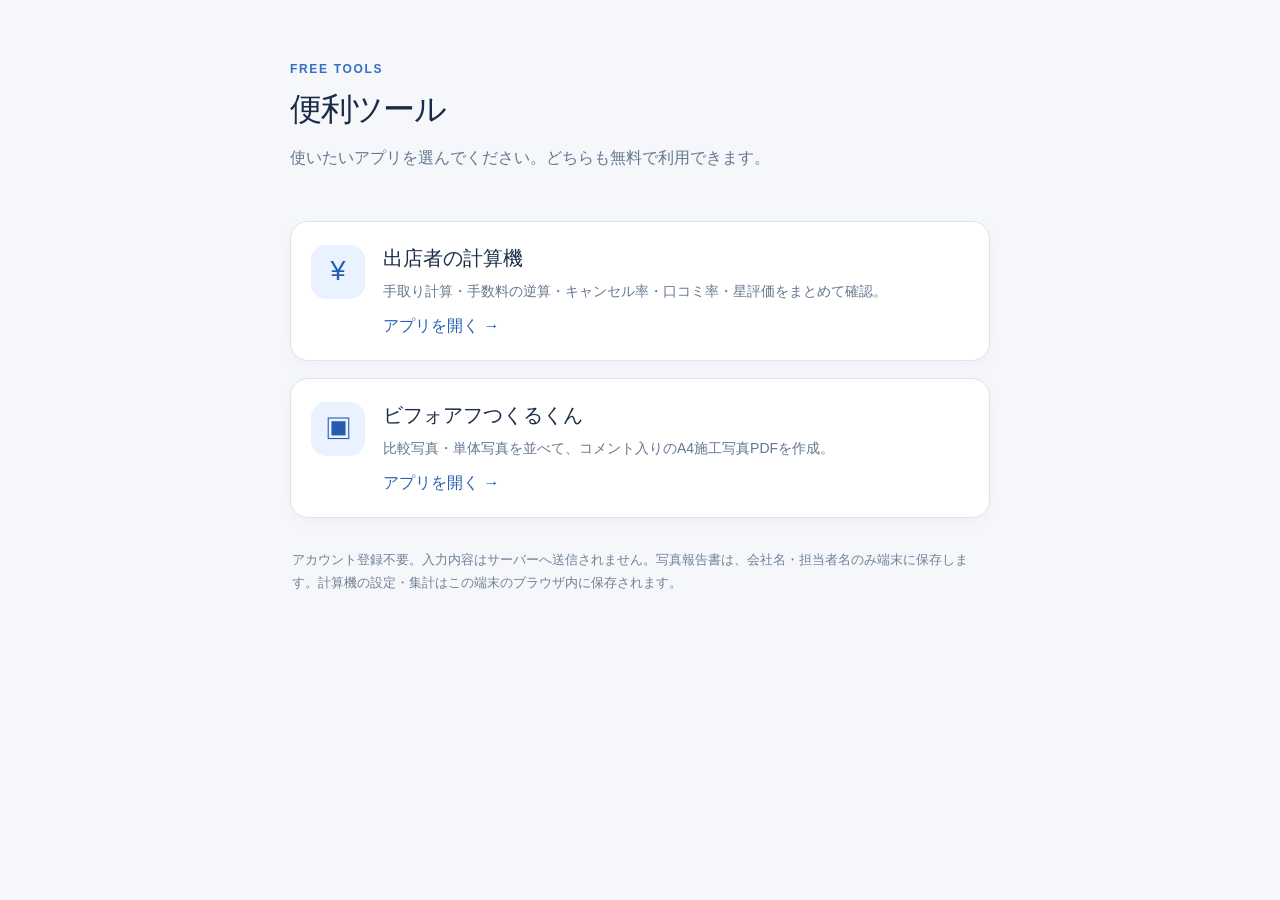
==== index.html @ fc016aae "Add index.html for two-app migration" ====
<!doctype html>
<html lang="ja"><head><meta charset="utf-8"><meta name="viewport" content="width=device-width,initial-scale=1,viewport-fit=cover"><meta name="theme-color" content="#285fbb"><meta name="description" content="無料で使える出店者の計算機と写真報告書作成ツール。アカウント登録なしで利用できます。"><title>便利ツール | 計算機・ビフォアフ</title><style>
:root{font-family:-apple-system,BlinkMacSystemFont,"Hiragino Kaku Gothic ProN","Hiragino Sans",Meiryo,sans-serif;color:#192b46;background:#f5f7fb;font-synthesis:none}*{box-sizing:border-box}body{margin:0;padding:0 16px 54px}main{max-width:700px;margin:auto}.hero{padding:62px 0 26px}.eyebrow{font-weight:800;font-size:12px;letter-spacing:.14em;color:#346fc2}.hero h1{font-size:32px;letter-spacing:-.04em;margin:12px 0}.hero p{color:#65778f;line-height:1.8;margin:0}.cards{display:grid;gap:17px;margin-top:22px}.card{display:flex;align-items:flex-start;gap:18px;background:#fff;border:1px solid #dbe3ef;border-radius:18px;padding:23px 20px;text-decoration:none;color:inherit;box-shadow:0 4px 16px #142c4b08;transition:.2s}.card:active{background:#f1f6ff}.icon{display:grid;place-content:center;background:#eaf1ff;color:#255cb2;border-radius:15px;min-width:54px;height:54px;font-size:27px}.card strong{font-size:20px}.card p{margin:8px 0 13px;color:#65778f;line-height:1.65;font-size:14px}.arrow{font-weight:700;color:#2960b3}.note{margin:30px 2px;font-size:13px;line-height:1.8;color:#718197}@media (max-width:420px){.hero{padding-top:36px}.hero h1{font-size:27px}.card{padding:20px 16px}.icon{min-width:48px;height:48px}}
</style></head><body><main><header class="hero"><div class="eyebrow">FREE TOOLS</div><h1>便利ツール</h1><p>使いたいアプリを選んでください。どちらも無料で利用できます。</p></header><section class="cards" aria-label="アプリ一覧"><a class="card" href="./merchant-calculator/"><span class="icon" aria-hidden="true">¥</span><span><strong>出店者の計算機</strong><p>手取り計算・手数料の逆算・キャンセル率・口コミ率・星評価をまとめて確認。</p><span class="arrow">アプリを開く →</span></span></a><a class="card" href="./before-after-tsukurukun/"><span class="icon" aria-hidden="true">▣</span><span><strong>ビフォアフつくるくん</strong><p>比較写真・単体写真を並べて、コメント入りのA4施工写真PDFを作成。</p><span class="arrow">アプリを開く →</span></span></a></section><p class="note">アカウント登録不要。入力内容はサーバーへ送信されません。写真報告書は、会社名・担当者名のみ端末に保存します。計算機の設定・集計はこの端末のブラウザ内に保存されます。</p></main></body></html>
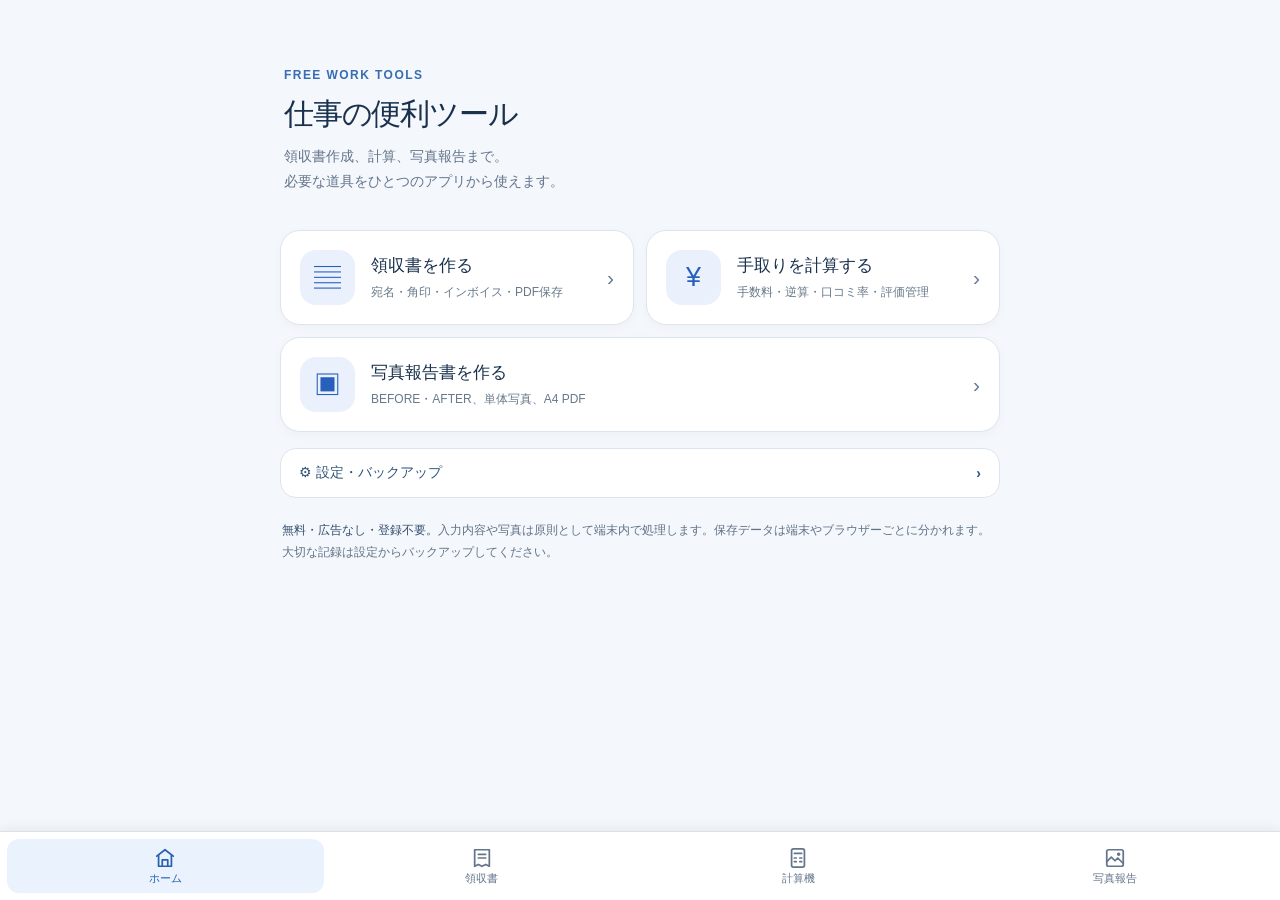
==== commit 37aea8f2: "Replace existing launcher with unified mobile-first app home" ====
--- a/index.html
+++ b/index.html
@@ -1,4 +1,27 @@
 <!doctype html>
-<html lang="ja"><head><meta charset="utf-8"><meta name="viewport" content="width=device-width,initial-scale=1,viewport-fit=cover"><meta name="theme-color" content="#285fbb"><meta name="description" content="無料で使える出店者の計算機と写真報告書作成ツール。アカウント登録なしで利用できます。"><title>便利ツール | 計算機・ビフォアフ</title><style>
-:root{font-family:-apple-system,BlinkMacSystemFont,"Hiragino Kaku Gothic ProN","Hiragino Sans",Meiryo,sans-serif;color:#192b46;background:#f5f7fb;font-synthesis:none}*{box-sizing:border-box}body{margin:0;padding:0 16px 54px}main{max-width:700px;margin:auto}.hero{padding:62px 0 26px}.eyebrow{font-weight:800;font-size:12px;letter-spacing:.14em;color:#346fc2}.hero h1{font-size:32px;letter-spacing:-.04em;margin:12px 0}.hero p{color:#65778f;line-height:1.8;margin:0}.cards{display:grid;gap:17px;margin-top:22px}.card{display:flex;align-items:flex-start;gap:18px;background:#fff;border:1px solid #dbe3ef;border-radius:18px;padding:23px 20px;text-decoration:none;color:inherit;box-shadow:0 4px 16px #142c4b08;transition:.2s}.card:active{background:#f1f6ff}.icon{display:grid;place-content:center;background:#eaf1ff;color:#255cb2;border-radius:15px;min-width:54px;height:54px;font-size:27px}.card strong{font-size:20px}.card p{margin:8px 0 13px;color:#65778f;line-height:1.65;font-size:14px}.arrow{font-weight:700;color:#2960b3}.note{margin:30px 2px;font-size:13px;line-height:1.8;color:#718197}@media (max-width:420px){.hero{padding-top:36px}.hero h1{font-size:27px}.card{padding:20px 16px}.icon{min-width:48px;height:48px}}
-</style></head><body><main><header class="hero"><div class="eyebrow">FREE TOOLS</div><h1>便利ツール</h1><p>使いたいアプリを選んでください。どちらも無料で利用できます。</p></header><section class="cards" aria-label="アプリ一覧"><a class="card" href="./merchant-calculator/"><span class="icon" aria-hidden="true">¥</span><span><strong>出店者の計算機</strong><p>手取り計算・手数料の逆算・キャンセル率・口コミ率・星評価をまとめて確認。</p><span class="arrow">アプリを開く →</span></span></a><a class="card" href="./before-after-tsukurukun/"><span class="icon" aria-hidden="true">▣</span><span><strong>ビフォアフつくるくん</strong><p>比較写真・単体写真を並べて、コメント入りのA4施工写真PDFを作成。</p><span class="arrow">アプリを開く →</span></span></a></section><p class="note">アカウント登録不要。入力内容はサーバーへ送信されません。写真報告書は、会社名・担当者名のみ端末に保存します。計算機の設定・集計はこの端末のブラウザ内に保存されます。</p></main></body></html>+<html lang="ja">
+<head>
+<meta charset="utf-8"><meta name="viewport" content="width=device-width,initial-scale=1,viewport-fit=cover">
+<meta name="theme-color" content="#285fbb"><meta name="description" content="領収書・計算機・写真報告書をひとつに。無料・広告なし・登録不要。">
+<link rel="manifest" href="./manifest.webmanifest"><title>便利ツール | 仕事に役立つ3つの道具</title>
+<style>
+:root{font-family:-apple-system,BlinkMacSystemFont,"Hiragino Sans",Meiryo,sans-serif;background:#f4f7fb;color:#19314d;font-synthesis:none}
+*{box-sizing:border-box}body{margin:0;padding:0 16px 110px}.wrap{max-width:720px;margin:0 auto}.hero{padding:42px 4px 20px}
+.kicker{font-size:12px;font-weight:800;letter-spacing:.12em;color:#376cb2}.hero h1{font-size:30px;letter-spacing:-.04em;margin:12px 0 9px}.hero p{font-size:14px;color:#63758b;line-height:1.8;margin:0}
+.grid{display:grid;gap:12px;margin:16px 0}.tool{display:flex;align-items:center;gap:16px;background:#fff;border:1px solid #dce5ef;border-radius:20px;padding:19px;text-decoration:none;color:inherit;box-shadow:0 3px 12px #172c4508}.tool:active{background:#edf4fd}.ic{display:grid;place-items:center;flex:0 0 55px;height:55px;background:#eaf1fc;border-radius:16px;font-size:27px;color:#285fbb}
+.tool strong{font-size:17px;display:block}.tool small{font-size:12px;color:#68798b;line-height:1.7;display:block;margin-top:5px}.arrow{margin-left:auto;color:#6a7c8f;font-size:21px}
+.settings{display:flex;align-items:center;justify-content:space-between;padding:15px 18px;background:#fff;border:1px solid #dce5ef;border-radius:16px;text-decoration:none;color:#2e527a;font-weight:700;font-size:14px}
+.note{font-size:12px;line-height:1.8;color:#607387;margin:22px 2px}.note strong{color:#354f70}
+@media(min-width:760px){.grid{grid-template-columns:1fr 1fr}.tool:last-child{grid-column:span 2}.hero{padding-top:68px}}@media(max-width:380px){.tool{padding:15px}.ic{flex-basis:48px;height:48px}.hero h1{font-size:26px}}
+</style>
+</head>
+<body><main class="wrap">
+<header class="hero"><div class="kicker">FREE WORK TOOLS</div><h1>仕事の便利ツール</h1><p>領収書作成、計算、写真報告まで。<br>必要な道具をひとつのアプリから使えます。</p></header>
+<section class="grid" aria-label="ツール一覧">
+<a class="tool" href="./receipt/"><span class="ic" aria-hidden="true">▤</span><span><strong>領収書を作る</strong><small>宛名・角印・インボイス・PDF保存</small></span><span class="arrow" aria-hidden="true">›</span></a>
+<a class="tool" href="./merchant-calculator/"><span class="ic" aria-hidden="true">¥</span><span><strong>手取りを計算する</strong><small>手数料・逆算・口コミ率・評価管理</small></span><span class="arrow" aria-hidden="true">›</span></a>
+<a class="tool" href="./before-after-tsukurukun/"><span class="ic" aria-hidden="true">▣</span><span><strong>写真報告書を作る</strong><small>BEFORE・AFTER、単体写真、A4 PDF</small></span><span class="arrow" aria-hidden="true">›</span></a>
+</section>
+<a class="settings" href="./settings/"><span>⚙ 設定・バックアップ</span><span aria-hidden="true">›</span></a>
+<p class="note"><strong>無料・広告なし・登録不要。</strong>入力内容や写真は原則として端末内で処理します。保存データは端末やブラウザーごとに分かれます。大切な記録は設定からバックアップしてください。</p>
+</main><script src="./shared/shell.js"></script></body></html>
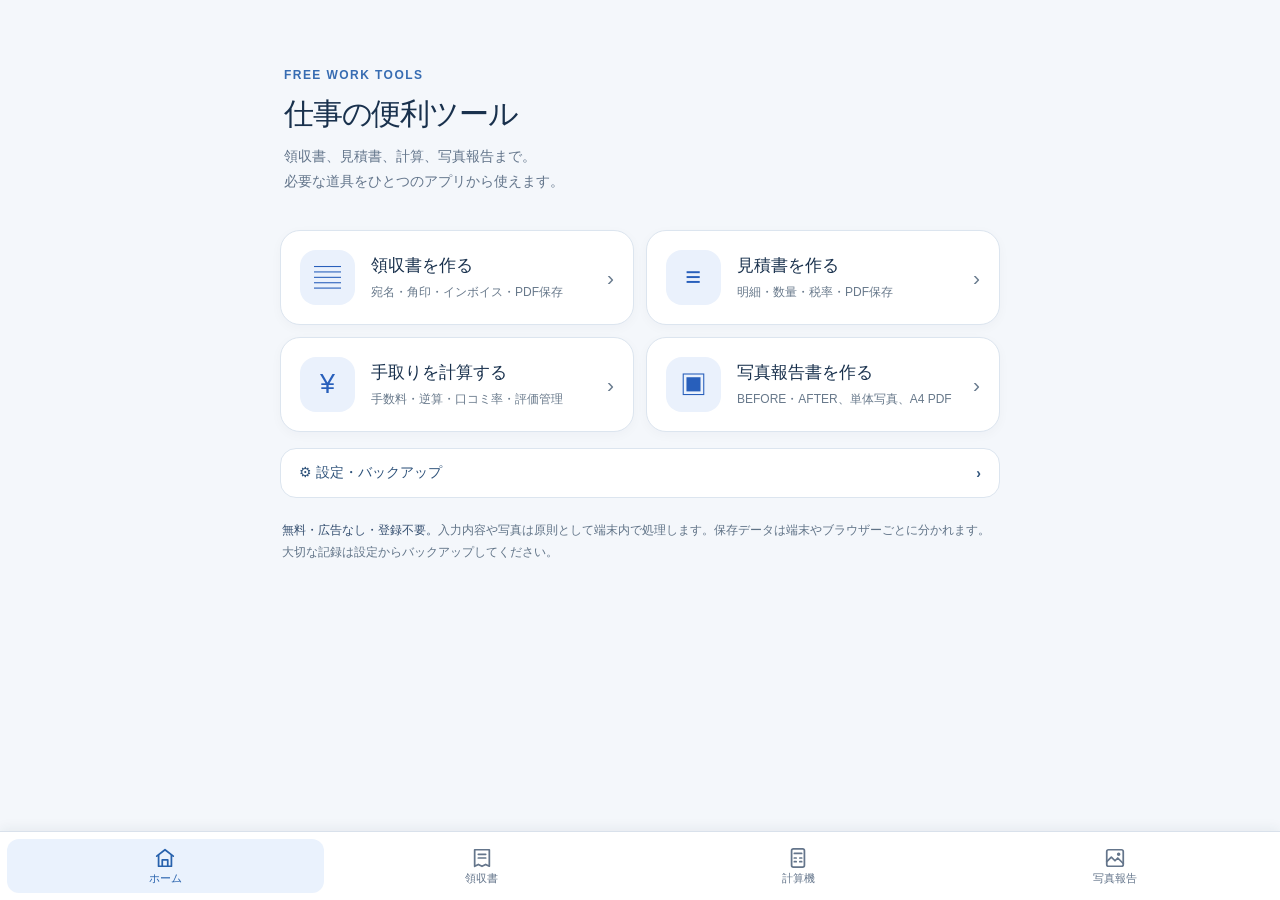
==== commit af22a874: "Add estimate maker as fourth tool on homepage" ====
--- a/index.html
+++ b/index.html
@@ -2,8 +2,8 @@
 <html lang="ja">
 <head>
 <meta charset="utf-8"><meta name="viewport" content="width=device-width,initial-scale=1,viewport-fit=cover">
-<meta name="theme-color" content="#285fbb"><meta name="description" content="領収書・計算機・写真報告書をひとつに。無料・広告なし・登録不要。">
-<link rel="manifest" href="./manifest.webmanifest"><title>便利ツール | 仕事に役立つ3つの道具</title>
+<meta name="theme-color" content="#285fbb"><meta name="description" content="領収書・見積書・計算機・写真報告書をひとつに。無料・広告なし・登録不要。">
+<link rel="manifest" href="./manifest.webmanifest"><title>便利ツール | 仕事に役立つ4つの道具</title>
 <style>
 :root{font-family:-apple-system,BlinkMacSystemFont,"Hiragino Sans",Meiryo,sans-serif;background:#f4f7fb;color:#19314d;font-synthesis:none}
 *{box-sizing:border-box}body{margin:0;padding:0 16px 110px}.wrap{max-width:720px;margin:0 auto}.hero{padding:42px 4px 20px}
@@ -12,13 +12,14 @@
 .tool strong{font-size:17px;display:block}.tool small{font-size:12px;color:#68798b;line-height:1.7;display:block;margin-top:5px}.arrow{margin-left:auto;color:#6a7c8f;font-size:21px}
 .settings{display:flex;align-items:center;justify-content:space-between;padding:15px 18px;background:#fff;border:1px solid #dce5ef;border-radius:16px;text-decoration:none;color:#2e527a;font-weight:700;font-size:14px}
 .note{font-size:12px;line-height:1.8;color:#607387;margin:22px 2px}.note strong{color:#354f70}
-@media(min-width:760px){.grid{grid-template-columns:1fr 1fr}.tool:last-child{grid-column:span 2}.hero{padding-top:68px}}@media(max-width:380px){.tool{padding:15px}.ic{flex-basis:48px;height:48px}.hero h1{font-size:26px}}
+@media(min-width:760px){.grid{grid-template-columns:1fr 1fr}.hero{padding-top:68px}}@media(max-width:380px){.tool{padding:15px}.ic{flex-basis:48px;height:48px}.hero h1{font-size:26px}}
 </style>
 </head>
 <body><main class="wrap">
-<header class="hero"><div class="kicker">FREE WORK TOOLS</div><h1>仕事の便利ツール</h1><p>領収書作成、計算、写真報告まで。<br>必要な道具をひとつのアプリから使えます。</p></header>
+<header class="hero"><div class="kicker">FREE WORK TOOLS</div><h1>仕事の便利ツール</h1><p>領収書、見積書、計算、写真報告まで。<br>必要な道具をひとつのアプリから使えます。</p></header>
 <section class="grid" aria-label="ツール一覧">
 <a class="tool" href="./receipt/"><span class="ic" aria-hidden="true">▤</span><span><strong>領収書を作る</strong><small>宛名・角印・インボイス・PDF保存</small></span><span class="arrow" aria-hidden="true">›</span></a>
+<a class="tool" href="./estimate/"><span class="ic" aria-hidden="true">≡</span><span><strong>見積書を作る</strong><small>明細・数量・税率・PDF保存</small></span><span class="arrow" aria-hidden="true">›</span></a>
 <a class="tool" href="./merchant-calculator/"><span class="ic" aria-hidden="true">¥</span><span><strong>手取りを計算する</strong><small>手数料・逆算・口コミ率・評価管理</small></span><span class="arrow" aria-hidden="true">›</span></a>
 <a class="tool" href="./before-after-tsukurukun/"><span class="ic" aria-hidden="true">▣</span><span><strong>写真報告書を作る</strong><small>BEFORE・AFTER、単体写真、A4 PDF</small></span><span class="arrow" aria-hidden="true">›</span></a>
 </section>
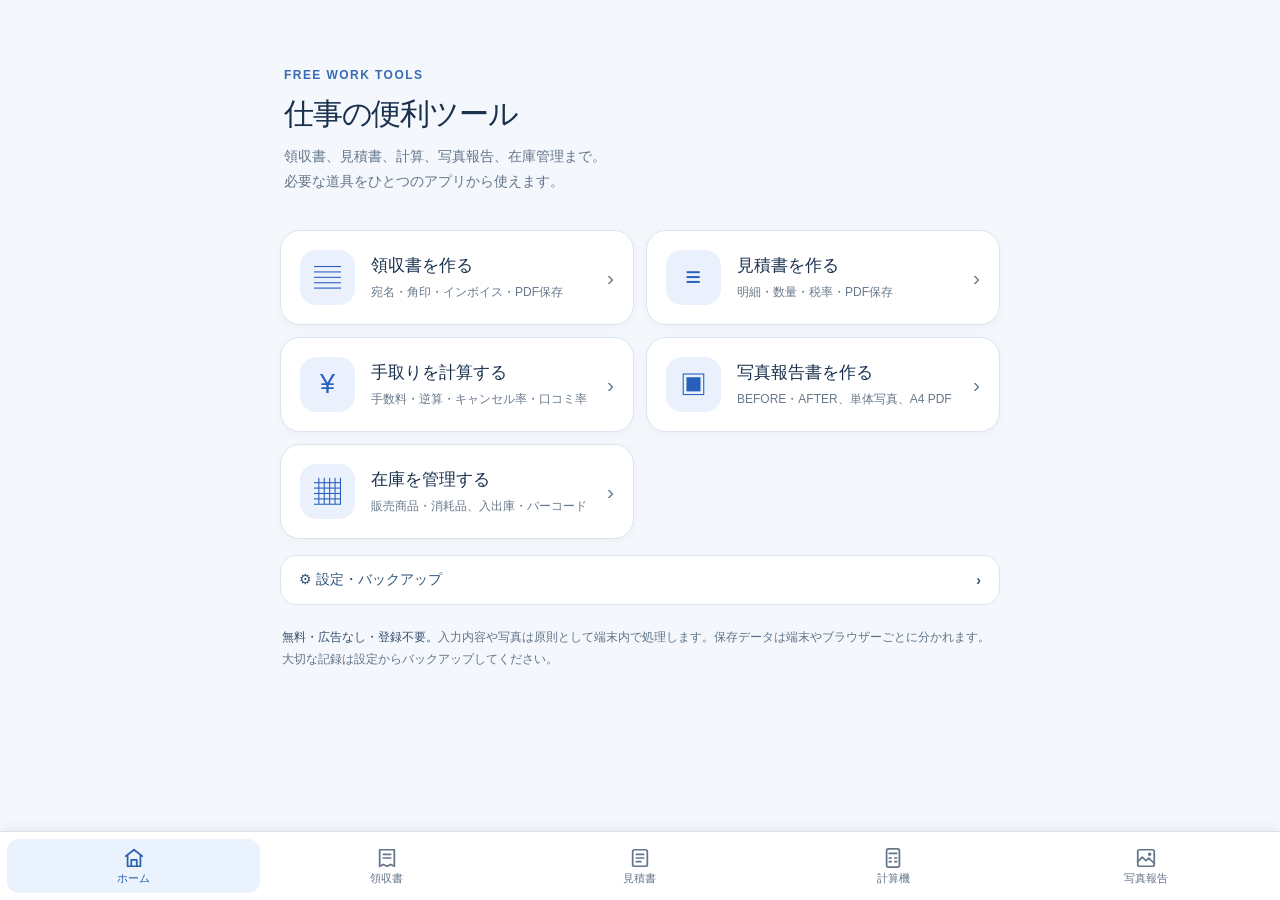
==== commit 0ae21a37: "在庫管理・ローカルバーコード読取と統合バックアップv4を追加" ====
--- a/index.html
+++ b/index.html
@@ -2,8 +2,8 @@
 <html lang="ja">
 <head>
 <meta charset="utf-8"><meta name="viewport" content="width=device-width,initial-scale=1,viewport-fit=cover">
-<meta name="theme-color" content="#285fbb"><meta name="description" content="領収書・見積書・計算機・写真報告書をひとつに。無料・広告なし・登録不要。">
-<link rel="manifest" href="./manifest.webmanifest"><title>便利ツール | 仕事に役立つ4つの道具</title>
+<meta name="theme-color" content="#285fbb"><meta name="description" content="領収書・見積書・計算機・写真報告書・在庫管理をひとつに。無料・広告なし・登録不要。">
+<link rel="manifest" href="./manifest.webmanifest"><title>便利ツール | 仕事に役立つ5つの道具</title>
 <style>
 :root{font-family:-apple-system,BlinkMacSystemFont,"Hiragino Sans",Meiryo,sans-serif;background:#f4f7fb;color:#19314d;font-synthesis:none}
 *{box-sizing:border-box}body{margin:0;padding:0 16px 110px}.wrap{max-width:720px;margin:0 auto}.hero{padding:42px 4px 20px}
@@ -16,13 +16,14 @@
 </style>
 </head>
 <body><main class="wrap">
-<header class="hero"><div class="kicker">FREE WORK TOOLS</div><h1>仕事の便利ツール</h1><p>領収書、見積書、計算、写真報告まで。<br>必要な道具をひとつのアプリから使えます。</p></header>
+<header class="hero"><div class="kicker">FREE WORK TOOLS</div><h1>仕事の便利ツール</h1><p>領収書、見積書、計算、写真報告、在庫管理まで。<br>必要な道具をひとつのアプリから使えます。</p></header>
 <section class="grid" aria-label="ツール一覧">
 <a class="tool" href="./receipt/"><span class="ic" aria-hidden="true">▤</span><span><strong>領収書を作る</strong><small>宛名・角印・インボイス・PDF保存</small></span><span class="arrow" aria-hidden="true">›</span></a>
 <a class="tool" href="./estimate/"><span class="ic" aria-hidden="true">≡</span><span><strong>見積書を作る</strong><small>明細・数量・税率・PDF保存</small></span><span class="arrow" aria-hidden="true">›</span></a>
-<a class="tool" href="./merchant-calculator/"><span class="ic" aria-hidden="true">¥</span><span><strong>手取りを計算する</strong><small>手数料・逆算・口コミ率・評価管理</small></span><span class="arrow" aria-hidden="true">›</span></a>
+<a class="tool" href="./merchant-calculator/"><span class="ic" aria-hidden="true">¥</span><span><strong>手取りを計算する</strong><small>手数料・逆算・キャンセル率・口コミ率</small></span><span class="arrow" aria-hidden="true">›</span></a>
 <a class="tool" href="./before-after-tsukurukun/"><span class="ic" aria-hidden="true">▣</span><span><strong>写真報告書を作る</strong><small>BEFORE・AFTER、単体写真、A4 PDF</small></span><span class="arrow" aria-hidden="true">›</span></a>
+<a class="tool" href="./inventory/"><span class="ic" aria-hidden="true">▦</span><span><strong>在庫を管理する</strong><small>販売商品・消耗品、入出庫・バーコード</small></span><span class="arrow" aria-hidden="true">›</span></a>
 </section>
 <a class="settings" href="./settings/"><span>⚙ 設定・バックアップ</span><span aria-hidden="true">›</span></a>
 <p class="note"><strong>無料・広告なし・登録不要。</strong>入力内容や写真は原則として端末内で処理します。保存データは端末やブラウザーごとに分かれます。大切な記録は設定からバックアップしてください。</p>
-</main><script src="./shared/shell.js"></script></body></html>+</main><script src="./shared/shell.js"></script></body></html>
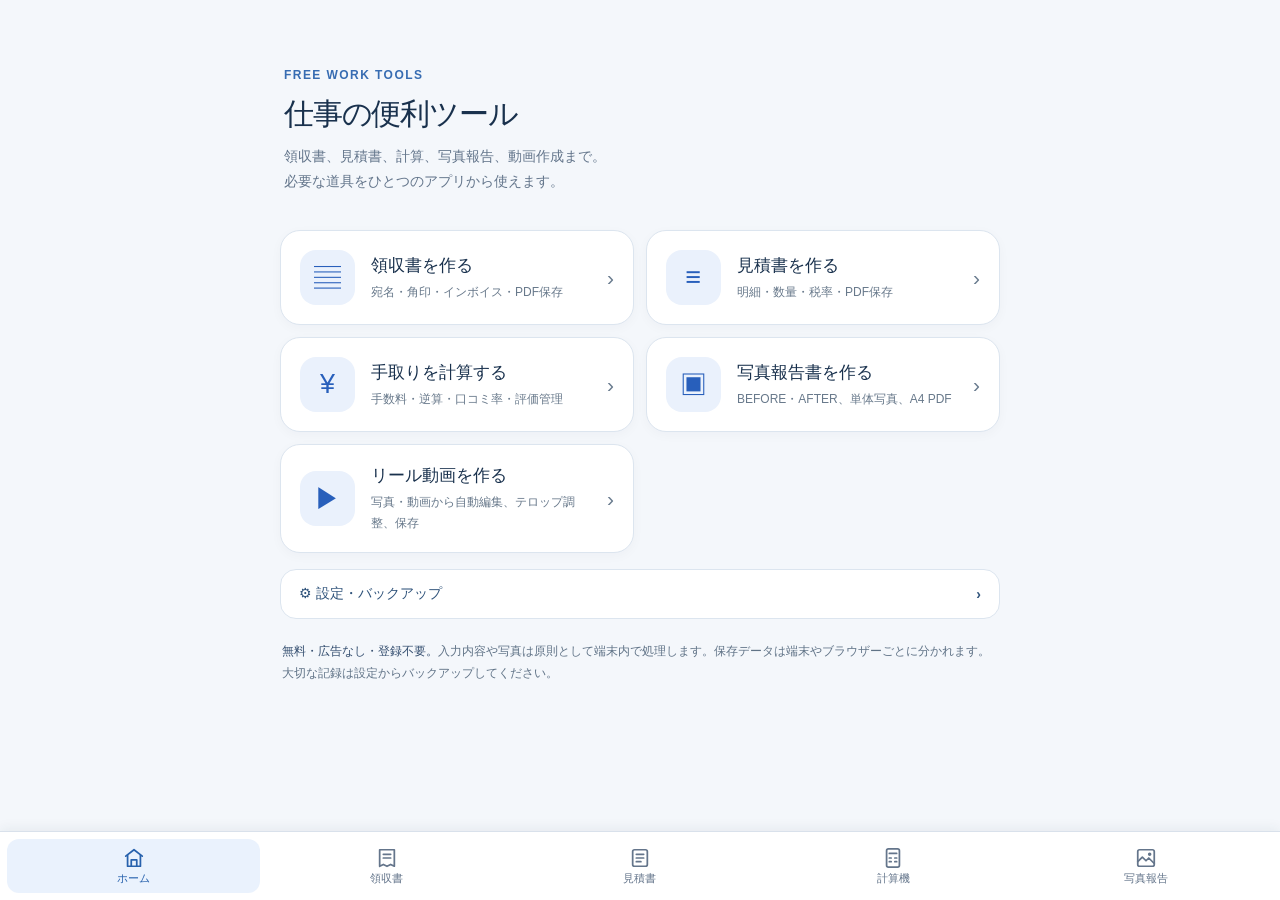
==== commit 3446a0b2: "Add video studio to the shop tools homepage" ====
--- a/index.html
+++ b/index.html
@@ -2,8 +2,8 @@
 <html lang="ja">
 <head>
 <meta charset="utf-8"><meta name="viewport" content="width=device-width,initial-scale=1,viewport-fit=cover">
-<meta name="theme-color" content="#285fbb"><meta name="description" content="領収書・見積書・計算機・写真報告書・在庫管理をひとつに。無料・広告なし・登録不要。">
-<link rel="manifest" href="./manifest.webmanifest"><title>便利ツール | 仕事に役立つ5つの道具</title>
+<meta name="theme-color" content="#285fbb"><meta name="description" content="領収書・見積書・計算機・写真報告書・動画スタジオをひとつに。無料・広告なし・登録不要。">
+<link rel="manifest" href="./manifest.webmanifest"><title>便利ツール | 仕事に役立つ道具</title>
 <style>
 :root{font-family:-apple-system,BlinkMacSystemFont,"Hiragino Sans",Meiryo,sans-serif;background:#f4f7fb;color:#19314d;font-synthesis:none}
 *{box-sizing:border-box}body{margin:0;padding:0 16px 110px}.wrap{max-width:720px;margin:0 auto}.hero{padding:42px 4px 20px}
@@ -16,14 +16,14 @@
 </style>
 </head>
 <body><main class="wrap">
-<header class="hero"><div class="kicker">FREE WORK TOOLS</div><h1>仕事の便利ツール</h1><p>領収書、見積書、計算、写真報告、在庫管理まで。<br>必要な道具をひとつのアプリから使えます。</p></header>
+<header class="hero"><div class="kicker">FREE WORK TOOLS</div><h1>仕事の便利ツール</h1><p>領収書、見積書、計算、写真報告、動画作成まで。<br>必要な道具をひとつのアプリから使えます。</p></header>
 <section class="grid" aria-label="ツール一覧">
 <a class="tool" href="./receipt/"><span class="ic" aria-hidden="true">▤</span><span><strong>領収書を作る</strong><small>宛名・角印・インボイス・PDF保存</small></span><span class="arrow" aria-hidden="true">›</span></a>
 <a class="tool" href="./estimate/"><span class="ic" aria-hidden="true">≡</span><span><strong>見積書を作る</strong><small>明細・数量・税率・PDF保存</small></span><span class="arrow" aria-hidden="true">›</span></a>
-<a class="tool" href="./merchant-calculator/"><span class="ic" aria-hidden="true">¥</span><span><strong>手取りを計算する</strong><small>手数料・逆算・キャンセル率・口コミ率</small></span><span class="arrow" aria-hidden="true">›</span></a>
+<a class="tool" href="./merchant-calculator/"><span class="ic" aria-hidden="true">¥</span><span><strong>手取りを計算する</strong><small>手数料・逆算・口コミ率・評価管理</small></span><span class="arrow" aria-hidden="true">›</span></a>
 <a class="tool" href="./before-after-tsukurukun/"><span class="ic" aria-hidden="true">▣</span><span><strong>写真報告書を作る</strong><small>BEFORE・AFTER、単体写真、A4 PDF</small></span><span class="arrow" aria-hidden="true">›</span></a>
-<a class="tool" href="./inventory/"><span class="ic" aria-hidden="true">▦</span><span><strong>在庫を管理する</strong><small>販売商品・消耗品、入出庫・バーコード</small></span><span class="arrow" aria-hidden="true">›</span></a>
+<a class="tool" href="./video-studio/"><span class="ic" aria-hidden="true">▶</span><span><strong>リール動画を作る</strong><small>写真・動画から自動編集、テロップ調整、保存</small></span><span class="arrow" aria-hidden="true">›</span></a>
 </section>
 <a class="settings" href="./settings/"><span>⚙ 設定・バックアップ</span><span aria-hidden="true">›</span></a>
 <p class="note"><strong>無料・広告なし・登録不要。</strong>入力内容や写真は原則として端末内で処理します。保存データは端末やブラウザーごとに分かれます。大切な記録は設定からバックアップしてください。</p>
-</main><script src="./shared/shell.js"></script></body></html>
+</main><script src="./shared/shell.js"></script></body></html>
